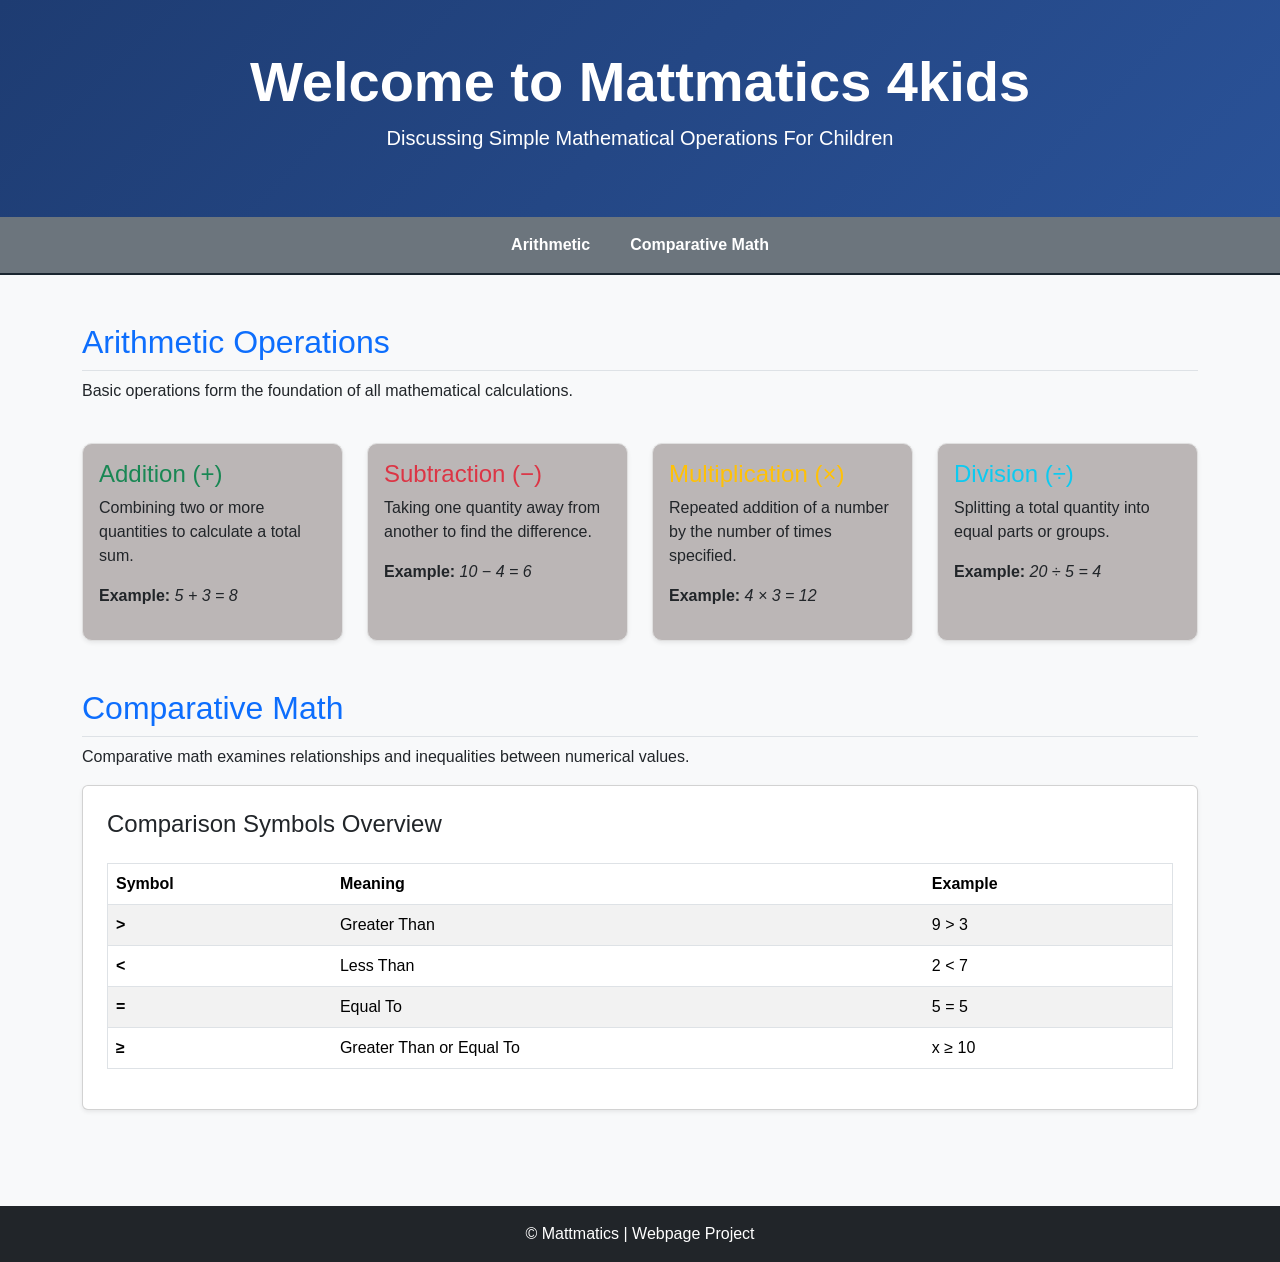
==== index.html @ bc993d46 "webprog blog thing" ====
<!DOCTYPE html>
<html lang="en">
<head>
  <meta charset="UTF-8">
  <meta name="viewport" content="width=device-width, initial-scale=1.0">
  <title>Mattmatics</title>
  
<!-- bootstrap -->
  <link href="https://cdn.jsdelivr.net/npm/bootstrap@5.3.0/dist/css/bootstrap.min.css" rel="stylesheet">
  
<!-- css style -->
  <link rel="stylesheet" href="style.css">
</head>
<body class="d-flex flex-column min-vh-100 bg-light">

<!-- header -->
  <header class="bg-dark text-white text-center py-5">
    <h1 class="display-4 fw-bold">Welcome to Mattmatics 4kids</h1>
    <p class="lead">Discussing Simple Mathematical Operations For Children</p>
  </header>

<!-- nav bar -->
 <nav class="navbar navbar-expand-lg navbar-dark bg-secondary sticky-top">
    <div class="container justify-content-center">
      <ul class="navbar-nav flex-row gap-4">
        <li class="nav-item">
          <a class="nav-link fw-bold" href="#arithmetic">Arithmetic</a>
        </li>
        <li class="nav-item">
          <a class="nav-link fw-bold" href="#comparative">Comparative Math</a>
        </li>
      </ul>
    </div>
  </nav>

<!-- main -->
  <main class="container my-5 flex-grow-1">

<!-- arithmetic -->
    <section id="arithmetic" class="mb-5">
      <h2 class="border-bottom pb-2 text-primary">Arithmetic Operations</h2>
      <p>Basic operations form the foundation of all mathematical calculations.</p>
      
<!-- operations grid -->
      <div class="row g-4 mt-2">
        <article class="col-md-6 col-lg-3">
          <div class="card h-100 math-card p-3 shadow-sm">
            <h3 class="h4 card-title text-success">Addition (+)</h3>
            <p class="card-text">Combining two or more quantities to calculate a total sum.</p>
            <p><strong>Example:</strong> <em>5 + 3 = 8</em></p>
          </div>
        </article>

        <article class="col-md-6 col-lg-3">
          <div class="card h-100 math-card p-3 shadow-sm">
            <h3 class="h4 card-title text-danger">Subtraction (−)</h3>
            <p class="card-text">Taking one quantity away from another to find the difference.</p>
            <p><strong>Example:</strong> <em>10 − 4 = 6</em></p>
          </div>
        </article>

        <article class="col-md-6 col-lg-3">
          <div class="card h-100 math-card p-3 shadow-sm">
            <h3 class="h4 card-title text-warning">Multiplication (×)</h3>
            <p class="card-text">Repeated addition of a number by the number of times specified.</p>
            <p><strong>Example:</strong> <em>4 × 3 = 12</em></p>
          </div>
        </article>

        <article class="col-md-6 col-lg-3">
          <div class="card h-100 math-card p-3 shadow-sm">
            <h3 class="h4 card-title text-info">Division (÷)</h3>
            <p class="card-text">Splitting a total quantity into equal parts or groups.</p>
            <p><strong>Example:</strong> <em>20 ÷ 5 = 4</em></p>
          </div>
        </article>
      </div>
    </section>

  <!-- comparative -->
    <section id="comparative" class="mb-5">
      <h2 class="border-bottom pb-2 text-primary">Comparative Math</h2>
      <p>Comparative math examines relationships and inequalities between numerical values.</p>

      <article class="card p-4 mt-3 shadow-sm">
        <h3 class="h4">Comparison Symbols Overview</h3>
        <table class="table table-striped mt-3">
          <thead>
            <tr>
              <th>Symbol</th>
              <th>Meaning</th>
              <th>Example</th>
            </tr>
          </thead>
          <tbody>
            <tr>
              <td><strong>&gt;</strong></td>
              <td>Greater Than</td>
              <td>9 &gt; 3</td>
            </tr>
            <tr>
              <td><strong>&lt;</strong></td>
              <td>Less Than</td>
              <td>2 &lt; 7</td>
            </tr>
            <tr>
              <td><strong>=</strong></td>
              <td>Equal To</td>
              <td>5 = 5</td>
            </tr>
            <tr>
              <td><strong>&ge;</strong></td>
              <td>Greater Than or Equal To</td>
              <td>x &ge; 10</td>
            </tr>
          </tbody>
        </table>
      </article>
    </section>

  </main>

<!-- footer -->
  <footer class="bg-dark text-white text-center py-3 mt-auto">
    <p class="mb-0">&copy; Mattmatics | Webpage Project</p>
  </footer>

</body>
</html>
---- style.css ----
:root {
  --primary-color: #2c3e50;
  --accent-color: #007bff;
  --card-bg: #bbb6b6;
  --text-dark: #212529;
}

html {
  scroll-behavior: smooth; 
}

body {
  font-family: Arial, sans-serif; 
  color: var(--text-dark);
}

header {
  background: linear-gradient(135deg, #1e3c72 0%, #2a5298 100%) !important;
  box-shadow: 0 4px 6px rgba(0, 0, 0, 0.1);
}

nav.sticky-top {
  border-bottom: 2px solid #1a252f; 
}

.nav-link {
  color: #ffffff !important; 
  transition: opacity 0.3s ease, color 0.3s ease, transform 0.2s ease;
}

.nav-link:hover {
  color: #ffc107 !important; 
  opacity: 1; 
  transform: translateY(-2px);
}
.math-card {
  border: 1px solid #e0e0e0;
  border-radius: 10px; 
  transition: transform 0.3s ease, box-shadow 0.3s ease; 
  background-color: var(--card-bg);
}

.math-card:hover {
  transform: translateY(-6px); 
  box-shadow: 0 8px 16px rgba(0, 0, 0, 0.15) !important; 
}

table {
  border: 1px solid #dee2e6;
}

th {
  background-color: #f8f9fa;
  color: var(--primary-color);
}
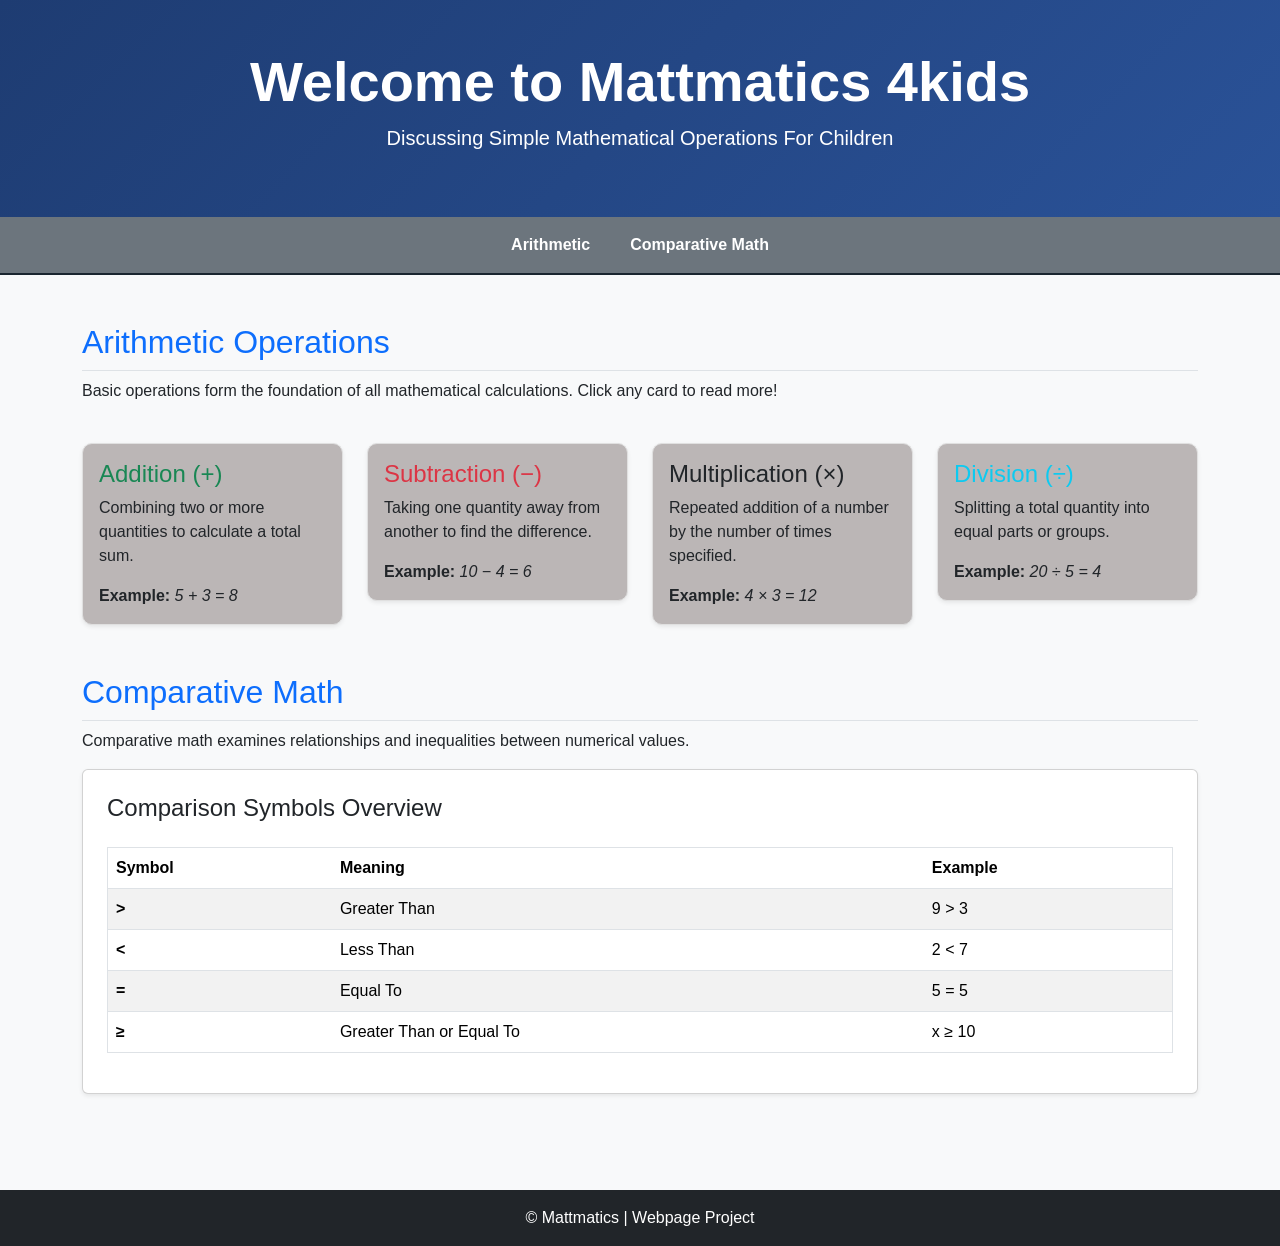
==== commit c112ca8c: "cleaned up a few code and added clickable cards" ====
--- a/index.html
+++ b/index.html
@@ -39,41 +39,53 @@
 <!-- arithmetic -->
     <section id="arithmetic" class="mb-5">
       <h2 class="border-bottom pb-2 text-primary">Arithmetic Operations</h2>
-      <p>Basic operations form the foundation of all mathematical calculations.</p>
+      <p>Basic operations form the foundation of all mathematical calculations. Click any card to read more!</p>
       
 <!-- operations grid -->
       <div class="row g-4 mt-2">
-        <article class="col-md-6 col-lg-3">
-          <div class="card h-100 math-card p-3 shadow-sm">
-            <h3 class="h4 card-title text-success">Addition (+)</h3>
-            <p class="card-text">Combining two or more quantities to calculate a total sum.</p>
-            <p><strong>Example:</strong> <em>5 + 3 = 8</em></p>
-          </div>
-        </article>
+        <!-- Addition Card -->
+        <div class="col-md-6 col-lg-3">
+          <a href="addition.html" class="card-link">
+            <article class="card h-100 math-card p-3 shadow-sm">
+              <h3 class="h4 card-title text-success">Addition (+)</h3>
+              <p class="card-text">Combining two or more quantities to calculate a total sum.</p>
+              <p class="mb-0"><strong>Example:</strong> <em>5 + 3 = 8</em></p>
+            </article>
+          </a>
+        </div>
 
-        <article class="col-md-6 col-lg-3">
-          <div class="card h-100 math-card p-3 shadow-sm">
-            <h3 class="h4 card-title text-danger">Subtraction (−)</h3>
-            <p class="card-text">Taking one quantity away from another to find the difference.</p>
-            <p><strong>Example:</strong> <em>10 − 4 = 6</em></p>
-          </div>
-        </article>
+        <!-- Subtraction Card -->
+        <div class="col-md-6 col-lg-3">
+          <a href="subtraction.html" class="card-link">
+            <article class="card h-100 math-card p-3 shadow-sm">
+              <h3 class="h4 card-title text-danger">Subtraction (−)</h3>
+              <p class="card-text">Taking one quantity away from another to find the difference.</p>
+              <p class="mb-0"><strong>Example:</strong> <em>10 − 4 = 6</em></p>
+            </article>
+          </a>
+        </div>
 
-        <article class="col-md-6 col-lg-3">
-          <div class="card h-100 math-card p-3 shadow-sm">
-            <h3 class="h4 card-title text-warning">Multiplication (×)</h3>
-            <p class="card-text">Repeated addition of a number by the number of times specified.</p>
-            <p><strong>Example:</strong> <em>4 × 3 = 12</em></p>
-          </div>
-        </article>
+        <!-- Multiplication Card -->
+        <div class="col-md-6 col-lg-3">
+          <a href="multiplication.html" class="card-link">
+            <article class="card h-100 math-card p-3 shadow-sm">
+              <h3 class="h4 card-title text-warning text-dark">Multiplication (×)</h3>
+              <p class="card-text">Repeated addition of a number by the number of times specified.</p>
+              <p class="mb-0"><strong>Example:</strong> <em>4 × 3 = 12</em></p>
+            </article>
+          </a>
+        </div>
 
-        <article class="col-md-6 col-lg-3">
-          <div class="card h-100 math-card p-3 shadow-sm">
-            <h3 class="h4 card-title text-info">Division (÷)</h3>
-            <p class="card-text">Splitting a total quantity into equal parts or groups.</p>
-            <p><strong>Example:</strong> <em>20 ÷ 5 = 4</em></p>
-          </div>
-        </article>
+        <!-- Division Card -->
+        <div class="col-md-6 col-lg-3">
+          <a href="division.html" class="card-link">
+            <article class="card h-100 math-card p-3 shadow-sm">
+              <h3 class="h4 card-title text-info">Division (÷)</h3>
+              <p class="card-text">Splitting a total quantity into equal parts or groups.</p>
+              <p class="mb-0"><strong>Example:</strong> <em>20 ÷ 5 = 4</em></p>
+            </article>
+          </a>
+        </div>
       </div>
     </section>
 
--- a/style.css
+++ b/style.css
@@ -52,4 +52,14 @@
 th {
   background-color: #f8f9fa;
   color: var(--primary-color);
+}
+
+.card-link {
+  text-decoration: none; 
+  color: inherit; 
+  display: block;
+}
+
+.card-link:hover {
+  text-decoration: none;
 }
